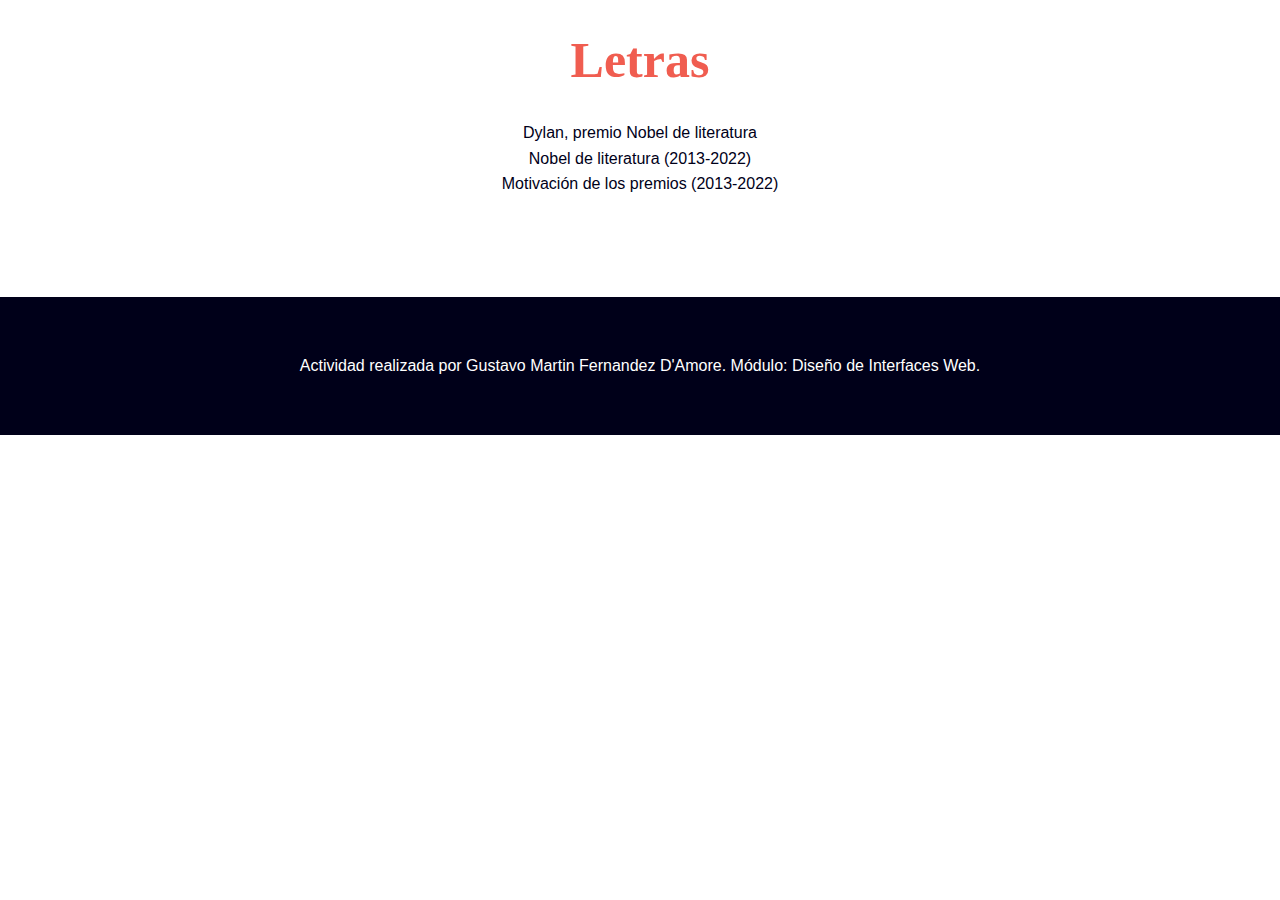
==== motivacion-premios.html @ a0f52d0e "Terminado Index, validado, falta dos htmls y parte de css" ====
<!DOCTYPE html>
<html lang="es">
  <head>
    <meta charset="UTF-8">
    <meta name="viewport" content="width=device-width, initial-scale=1.0">
    <title>Bob Dylan, premio Nobel de literatura</title>
    <link rel="stylesheet" href="css/estilos.css">
  </head>
  <body>
    <header class="cabecera">
      <h1 class="cabecera__titulo"><a href="index.html">Letras</a></h1>
      <nav class="cabecera__menu">
        <ul class="cabecera__lista">
          <li><a href="index.html">Dylan, premio Nobel de literatura</a></li>
          <li>
            <a href="listado-nobel-literatura.html"
              >Nobel de literatura (2013-2022)</a
            >
          </li>
          <li>
            <a href="motivacion-premios.html"
              >Motivación de los premios (2013-2022)</a
            >
          </li>
        </ul>
      </nav>
    </header>
    <main class="contenedor">
    
      
    </main>
    <footer class="piedepagina">
      <p class="piedepagina__autor">
        Actividad realizada por Gustavo Martin Fernandez D'Amore. Módulo: Diseño
        de Interfaces Web.
      </p>
    </footer>
  </body>
</html>
---- css/estilos.css ----
/* Reset */

* {
    margin: 0;
    padding: 0;
    box-sizing: border-box; /* Incluye padding y bordes en el tamaño total */
}

/* Generales */

body {
    line-height: 1.6; /* Mejora la legibilidad */
    font-family: Helvetica, Arial, sans-serif;
    color: rgb(0, 0, 25);
    font-size: 16px;
}

h1, h2, h3, p {
    margin: 0.4em 0; /* Margen vertical */
}

h1{
    font-size: 50px;
}

h2{
    font-size: 50px;
}

h3{
    font-size: 28px;
}

/* Citas */

blockquote, 
cite, 
.q {
    font-family: Georgia, 'Times New Roman', Times, serif;
}

/* Listas anidadas y años en la lista de descripción */

ul li, /* Listas anidadas */
ol li, /* Lista de descripción */
ul li time, /* Años dentro de time en listas no ordenadas */
ol li time { /* Años dentro de time en listas ordenadas */
    color: rgba(0, 0, 25, 0.5);
    list-style: none;
}

/* Enlaces dentro del texto */

a {
    color: rgb(240, 93, 80);
    text-decoration: none; /* Sin subrayado */
}

/* Estado hover de los enlaces */

a:hover {
    color: rgba(240, 93, 80, 0.5);
}

/* Cabecera */

.cabecera{
    text-align: center;
}

.cabecera__titulo {
    font-family: Georgia, 'Times New Roman', Times, serif;
    color: rgb(240,93,80);
}
.cabecera__titulo:hover {
    color: rgba(240,93,80,0.5);
}

.cabecera__lista a {
    color: rgb(0, 0, 25);
}

.cabecera__lista a:hover {
    color: rgba(0, 0, 25, 0.5);
}

/* Pie de pagina */

.piedepagina {
    width: 100%;
    background-color: rgb(0, 0, 25);
    color: rgb(255, 255, 255);
    text-align: center;
    padding: 50px;
    margin-top: 100px;
}

.piedepagina a {
    color: rgb(255, 255, 255);
}

.piedepagina a:hover {
    color: rgb(240, 93 ,80);
}

/* Contenido */

.contenedor{
    width: 95%;
    max-width: 1140px;
    margin: 0 auto;
    }

.introduccion {
    text-align: center;    
}

.introduccion__parrafo{
    margin: 0px 120px;
}

.introduccion__piedepagina--autor{
    font-size: 28px;
}

.introduccion__piedepagina--fecha {
    text-transform: uppercase;
    font-size: 12px;
}

.introduccion__foto {
    margin-top: 40px;
}

.subtitulofigura {
    margin-top: 20px;
    font-size: 12px;
}

.cuerpo__enfasis {
    font-size: 20px;
    margin-right: 350px;
   font-weight: bold;
}

.cuerpo_youtube {
    display: flex;
    flex-direction: column;
    align-items: center;
    max-width: 100%; 
    margin: 0 auto;
    padding: 1em 0;
    border: none; /* frameborder es obsoleto en HTML5 */
  } 

.cuerpo__cita{
    font-size: 20px;
    margin-left: 1.5em; /* Sangría a la izquierda */
}

.cita__autor{
    font-style: italic;
    font-size: 16px;
}
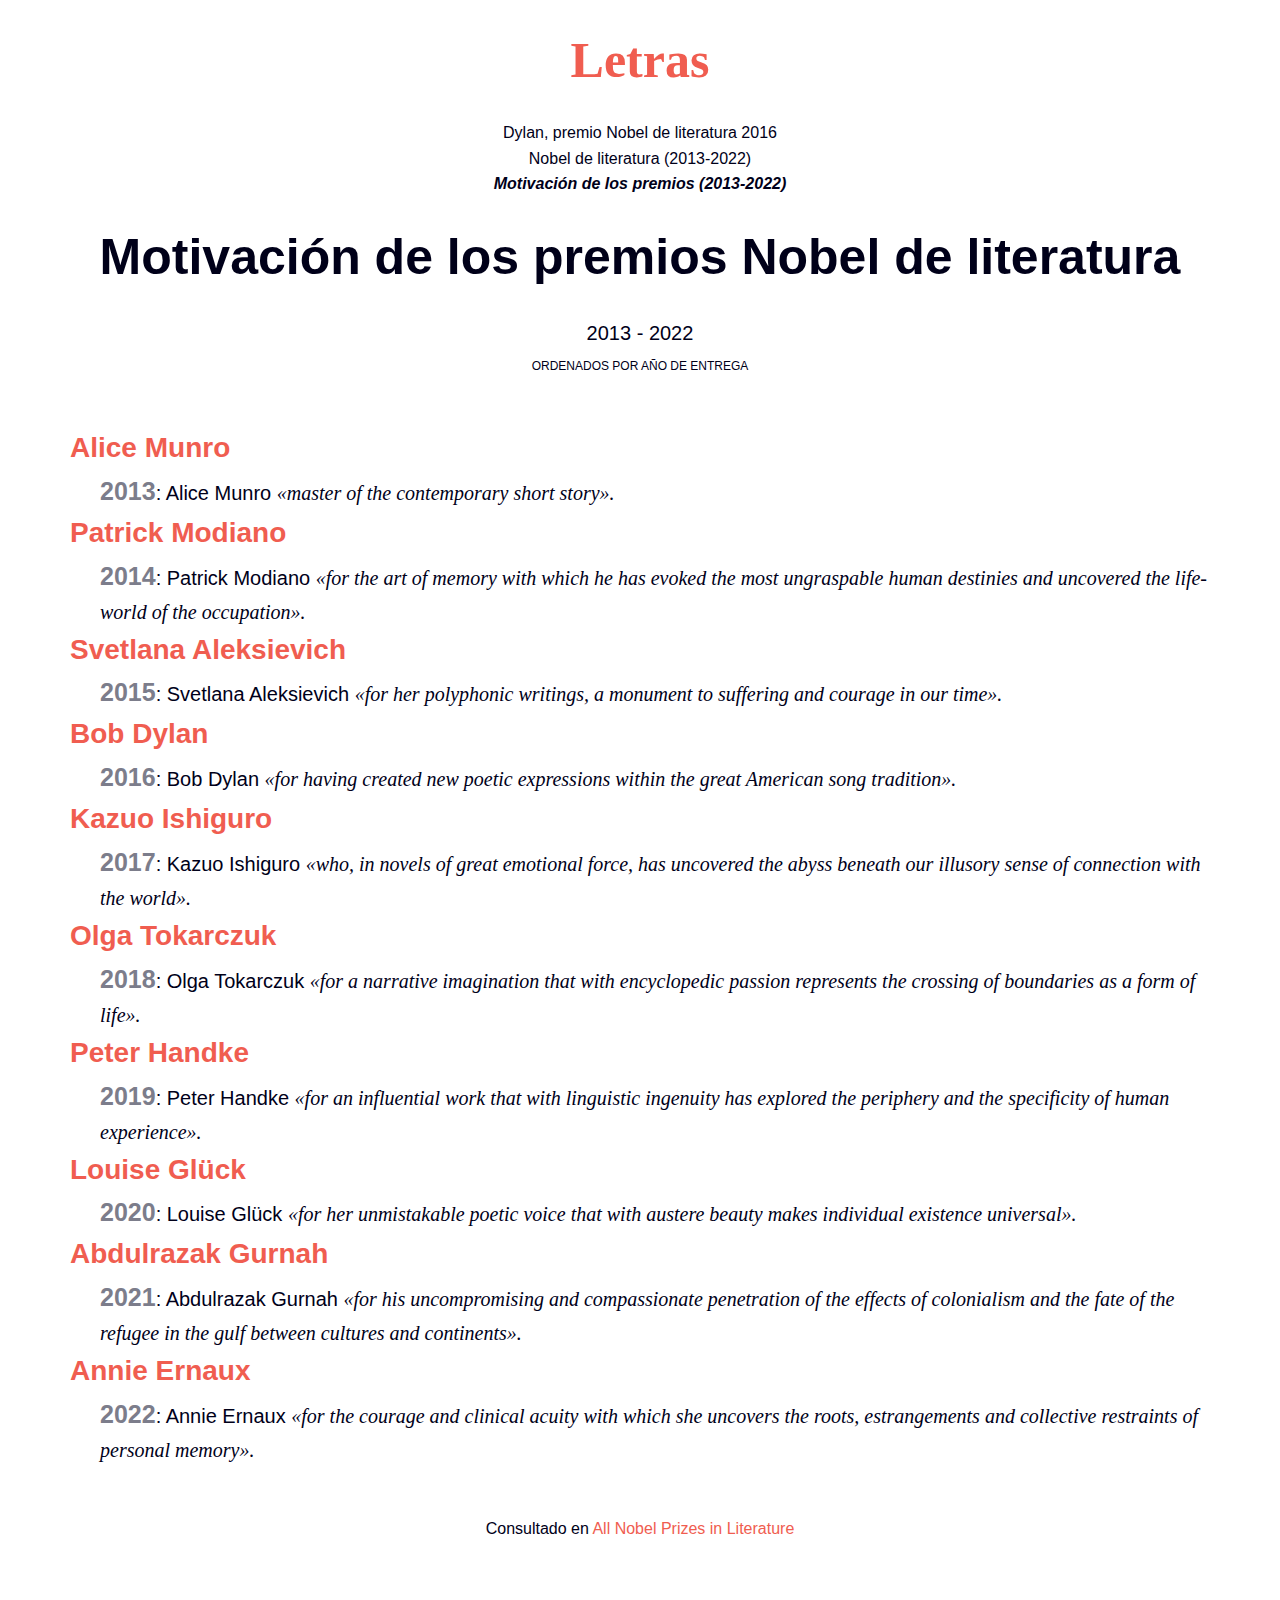
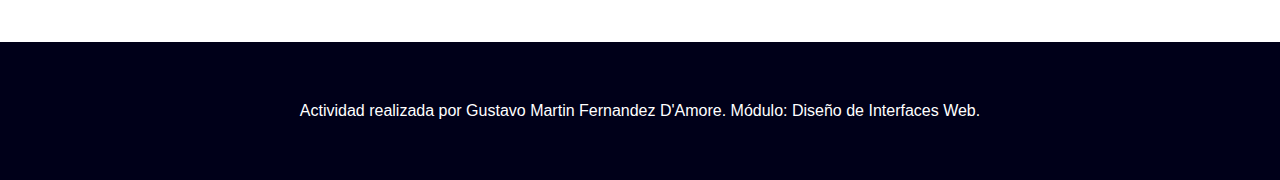
==== commit de8fceaf: "Terminado, agregado listado y completado motivacion, corregido index y documentación finalizada." ====
--- a/motivacion-premios.html
+++ b/motivacion-premios.html
@@ -3,7 +3,7 @@
   <head>
     <meta charset="UTF-8">
     <meta name="viewport" content="width=device-width, initial-scale=1.0">
-    <title>Bob Dylan, premio Nobel de literatura</title>
+    <title>Motivación de los premios Nobel de literatura</title>
     <link rel="stylesheet" href="css/estilos.css">
   </head>
   <body>
@@ -11,13 +11,13 @@
       <h1 class="cabecera__titulo"><a href="index.html">Letras</a></h1>
       <nav class="cabecera__menu">
         <ul class="cabecera__lista">
-          <li><a href="index.html">Dylan, premio Nobel de literatura</a></li>
+          <li><a href="index.html">Dylan, premio Nobel de literatura 2016</a></li>
           <li>
             <a href="listado-nobel-literatura.html"
               >Nobel de literatura (2013-2022)</a
             >
           </li>
-          <li>
+          <li class="cabecera__lista--activa">
             <a href="motivacion-premios.html"
               >Motivación de los premios (2013-2022)</a
             >
@@ -26,8 +26,113 @@
       </nav>
     </header>
     <main class="contenedor">
+
+      <article class="articulo">
+        <header class="introduccion">
+        <h2 class="introduccion__titulo">Motivación de los premios Nobel de literatura</h2>
+        <p class="introduccion__piedepagina--fechamotivacion">2013 - 2022</p>
+        <p class="introduccion__piedepagina--oracion">Ordenados por año de entrega</p>
+      </header>
+
+      <dl class="listapremiosmotivacion"> 
+        
+        <dt id="alicemunro">
+          <a href="https://www.nobelprize.org/prizes/literature/2013/munro/facts/">
+            <span class="listapremiosmotivacion__nombre">Alice Munro</span> 
+          </a>
+        </dt>
+        <dd class="listapremiosmotivacion__motivacion">
+          <time datetime="2013" class="listapremiosmotivacion__motivacion--fecha">2013</time>: Alice Munro <span lang="en" class="listapremiosmotivacion__motivacion--texto">«master of the contemporary short story».</span> 
+        </dd>
+      
+        <dt id="patrickmodiano">
+          <a href="https://www.nobelprize.org/prizes/literature/2014/modiano/facts/">
+            <span class="listapremiosmotivacion__nombre">Patrick Modiano</span>
+          </a>
+        </dt>
+        <dd class="listapremiosmotivacion__motivacion">
+          <time datetime="2014" class="listapremiosmotivacion__motivacion--fecha">2014</time>: Patrick Modiano <span lang="en" class="listapremiosmotivacion__motivacion--texto">«for the art of memory with which he has evoked the most ungraspable human destinies and uncovered the life-world of the occupation».</span>
+        </dd>
+      
+        <dt id="svetlanaaleksievich">
+          <a href="https://www.nobelprize.org/prizes/literature/2015/alexievich/facts/">
+            <span class="listapremiosmotivacion__nombre">Svetlana Aleksievich</span>
+          </a>
+        </dt>
+        <dd class="listapremiosmotivacion__motivacion">
+          <time datetime="2015" class="listapremiosmotivacion__motivacion--fecha">2015</time>: Svetlana Aleksievich <span lang="en" class="listapremiosmotivacion__motivacion--texto">«for her polyphonic writings, a monument to suffering and courage in our time».</span>
+        </dd>
+      
+        <dt id="bobdylan">
+          <a href="https://www.nobelprize.org/prizes/literature/2016/dylan/facts/">
+            <span class="listapremiosmotivacion__nombre">Bob Dylan</span>
+          </a>
+        </dt>
+        <dd class="listapremiosmotivacion__motivacion">
+          <time datetime="2016" class="listapremiosmotivacion__motivacion--fecha">2016</time>: Bob Dylan <span lang="en" class="listapremiosmotivacion__motivacion--texto">«for having created new poetic expressions within the great American song tradition».</span>
+        </dd>
+      
+        <dt id="kazuoishiguro">
+          <a href="https://www.nobelprize.org/prizes/literature/2017/ishiguro/facts/">
+            <span class="listapremiosmotivacion__nombre">Kazuo Ishiguro</span>
+          </a>
+        </dt>
+        <dd class="listapremiosmotivacion__motivacion">
+          <time datetime="2017" class="listapremiosmotivacion__motivacion--fecha">2017</time>: Kazuo Ishiguro <span lang="en" class="listapremiosmotivacion__motivacion--texto">«who, in novels of great emotional force, has uncovered the abyss beneath our illusory sense of connection with the world».</span>
+        </dd>
+      
+        <dt id="olgatokarczuk">
+          <a href="https://www.nobelprize.org/prizes/literature/2018/tokarczuk/facts/">
+            <span class="listapremiosmotivacion__nombre">Olga Tokarczuk</span>
+          </a>
+        </dt>
+        <dd class="listapremiosmotivacion__motivacion">
+          <time datetime="2018" class="listapremiosmotivacion__motivacion--fecha">2018</time>: Olga Tokarczuk <span lang="en" class="listapremiosmotivacion__motivacion--texto">«for a narrative imagination that with encyclopedic passion represents the crossing of boundaries as a form of life».</span>
+        </dd>
+      
+        <dt id="peterhandke">
+          <a href="https://www.nobelprize.org/prizes/literature/2019/handke/facts/">
+            <span class="listapremiosmotivacion__nombre">Peter Handke</span>
+          </a>
+        </dt>
+        <dd class="listapremiosmotivacion__motivacion">
+          <time datetime="2019" class="listapremiosmotivacion__motivacion--fecha">2019</time>: Peter Handke <span lang="en" class="listapremiosmotivacion__motivacion--texto">«for an influential work that with linguistic ingenuity has explored the periphery and the specificity of human experience».</span>
+        </dd>
+      
+        <dt id="louisegluck">
+          <a href="https://www.nobelprize.org/prizes/literature/2020/gluck/facts/">
+            <span class="listapremiosmotivacion__nombre">Louise Glück</span>
+          </a>
+        </dt>
+        <dd class="listapremiosmotivacion__motivacion">
+          <time datetime="2020" class="listapremiosmotivacion__motivacion--fecha">2020</time>: Louise Glück <span lang="en" class="listapremiosmotivacion__motivacion--texto">«for her unmistakable poetic voice that with austere beauty makes individual existence universal».</span>
+        </dd>
+      
+        <dt id="abdulrazakgurnah">
+          <a href="https://www.nobelprize.org/prizes/literature/2021/gurnah/facts/">
+            <span class="listapremiosmotivacion__nombre">Abdulrazak Gurnah</span>
+          </a>
+        </dt>
+        <dd class="listapremiosmotivacion__motivacion">
+          <time datetime="2021" class="listapremiosmotivacion__motivacion--fecha">2021</time>: Abdulrazak Gurnah <span lang="en" class="listapremiosmotivacion__motivacion--texto">«for his uncompromising and compassionate penetration of the effects of colonialism and the fate of the refugee in the gulf between cultures and continents».</span>
+        </dd>
+      
+        <dt id="annieernaux">
+          <a href="https://www.nobelprize.org/prizes/literature/2022/ernaux/facts/">
+            <span class="listapremiosmotivacion__nombre">Annie Ernaux</span>
+          </a>
+        </dt>
+        <dd class="listapremiosmotivacion__motivacion">
+          <time datetime="2022" class="listapremiosmotivacion__motivacion--fecha">2022</time>: Annie Ernaux <span lang="en" class="listapremiosmotivacion__motivacion--texto">«for the courage and clinical acuity with which she uncovers the roots, estrangements and collective restraints of personal memory».</span>
+        </dd>
+      </dl>
+      
+      
     
-      
+        <p class="articulo__fuente">
+          Consultado en <a href="https://www.nobelprize.org/prizes/lists/all-nobel-prizes-in-literature/">All Nobel Prizes in Literature</a>
+        </p>
+      </article>     
     </main>
     <footer class="piedepagina">
       <p class="piedepagina__autor">
--- a/css/estilos.css
+++ b/css/estilos.css
@@ -1,3 +1,5 @@
+
+
 /* Reset */
 
 * {
@@ -84,6 +86,10 @@
     color: rgba(0, 0, 25, 0.5);
 }
 
+.cabecera__lista--activa {
+    font-style: italic;
+    font-weight: bold;
+}
 /* Pie de pagina */
 
 .piedepagina {
@@ -163,3 +169,80 @@
     font-size: 16px;
 }
 
+.articulo__autor{
+    font-style: italic;
+    margin-top: 50px;
+}
+
+/* listado-nobel-literatura.html */
+
+.listapremios {
+	max-width: 650px;
+	margin-left: auto;
+	margin-right: auto;
+    margin-top: 50px;
+}
+
+.listapremios__idioma{
+    font-size: 25px;
+    font-weight: bold;
+}
+
+.listapremios__idioma {
+    background-image: url('../img/idioma.png'); /* Ruta de la imagen */
+    background-repeat: no-repeat; /* Evita que la imagen se repita */
+    padding-left: 40px; /* Añade espacio para que no se superponga con el texto */
+}
+
+.listapremios__nombre{
+    margin-left: 1.5em; /* Sangría a la izquierda */
+    list-style: square;
+    color: black;
+    font-size: 20px;    
+}
+
+.listapremios__nombre--fecha{
+    font-weight: bold;
+    font-size: 25px;
+}
+
+/* motivacion-premios.html */
+
+.introduccion__piedepagina--fechamotivacion{
+    font-size: 20px;
+}
+
+.introduccion__piedepagina--oracion{
+    text-transform: uppercase;
+    font-size: 12px;
+}
+
+.listapremiosmotivacion{
+    margin-top: 50px;
+}
+
+.listapremiosmotivacion__nombre{
+    font-size: 28px;
+    font-weight: bold;
+}
+
+.listapremiosmotivacion__motivacion {
+    margin-left: 1.5em; /* Sangría a la izquierda */
+    font-size: 20px;
+}
+
+.listapremiosmotivacion__motivacion--fecha {
+    font-weight: bold;
+    font-size: 25px;
+    color: #7c7d8b;
+}
+
+.listapremiosmotivacion__motivacion--texto {
+    font-style: italic;
+    font-family: Georgia, 'Times New Roman', Times, serif;
+}
+
+.articulo__fuente{
+    text-align: center;
+    margin-top: 50px;
+}